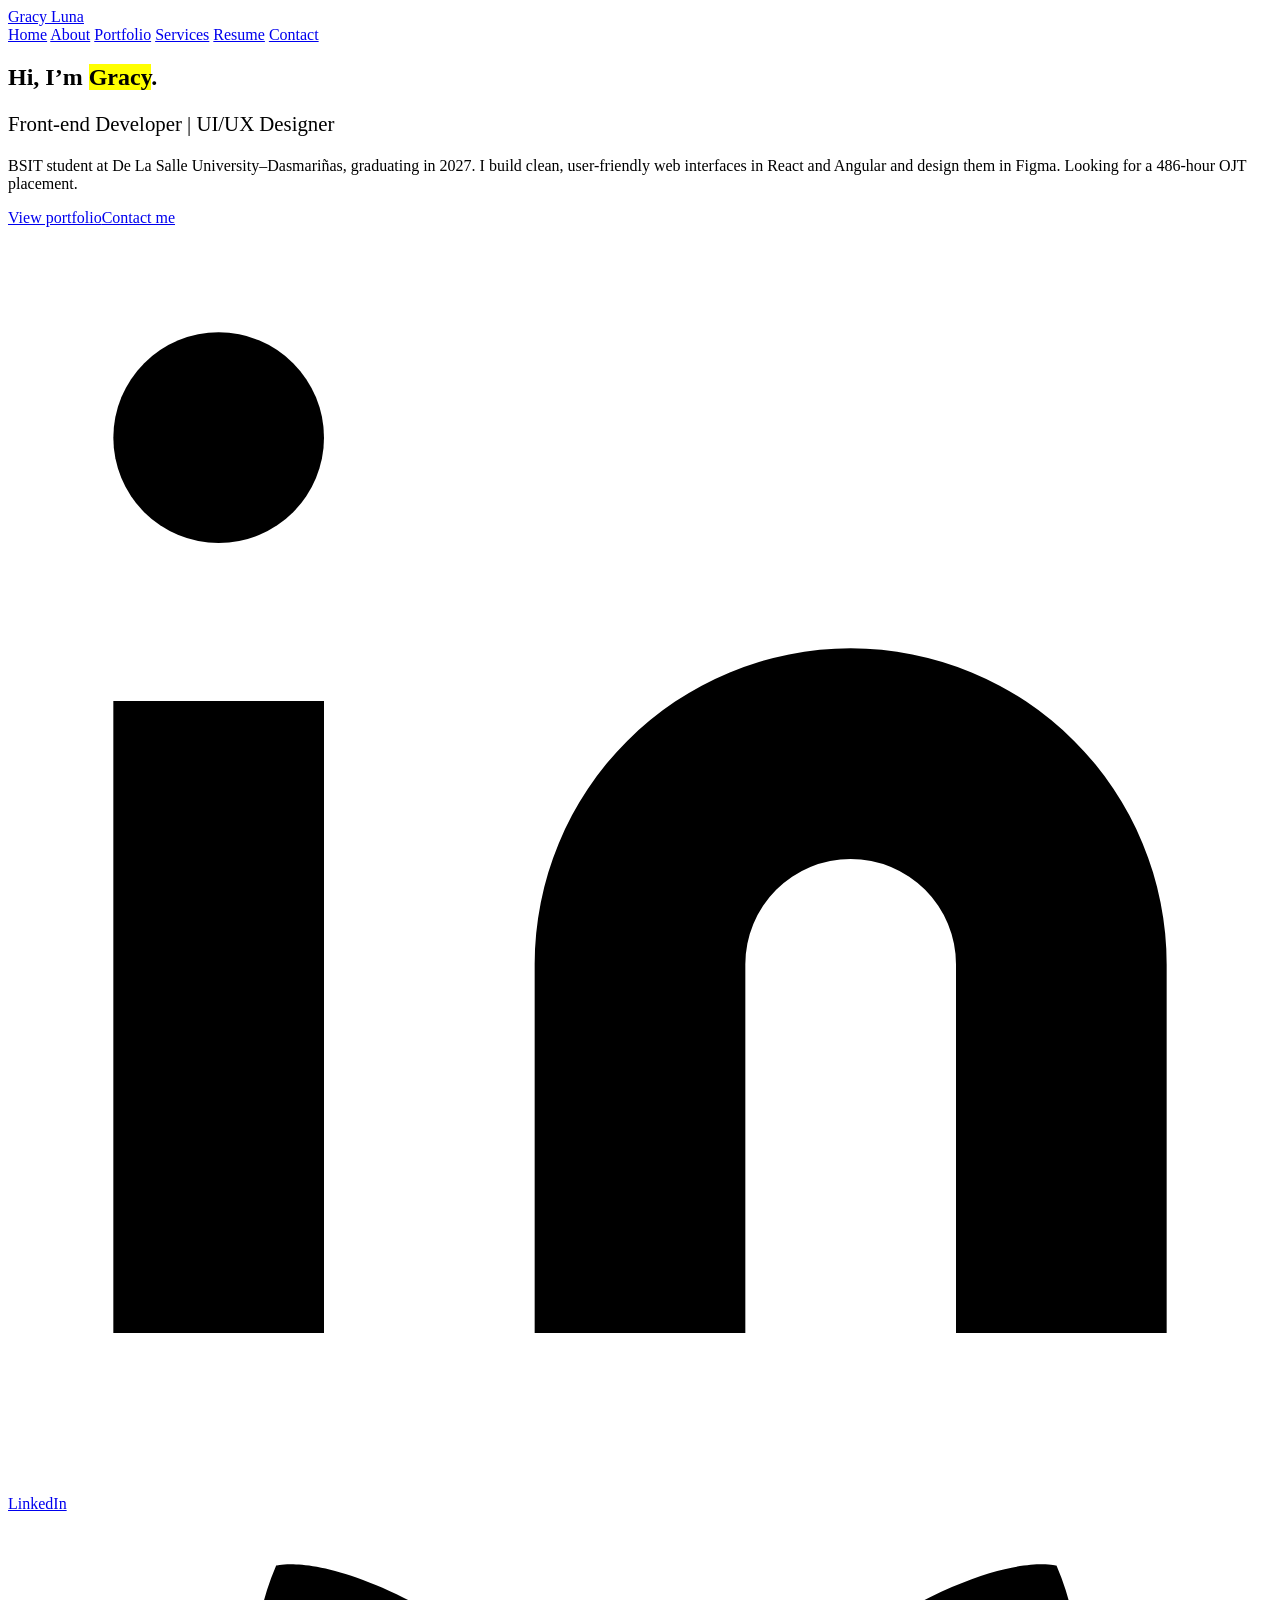
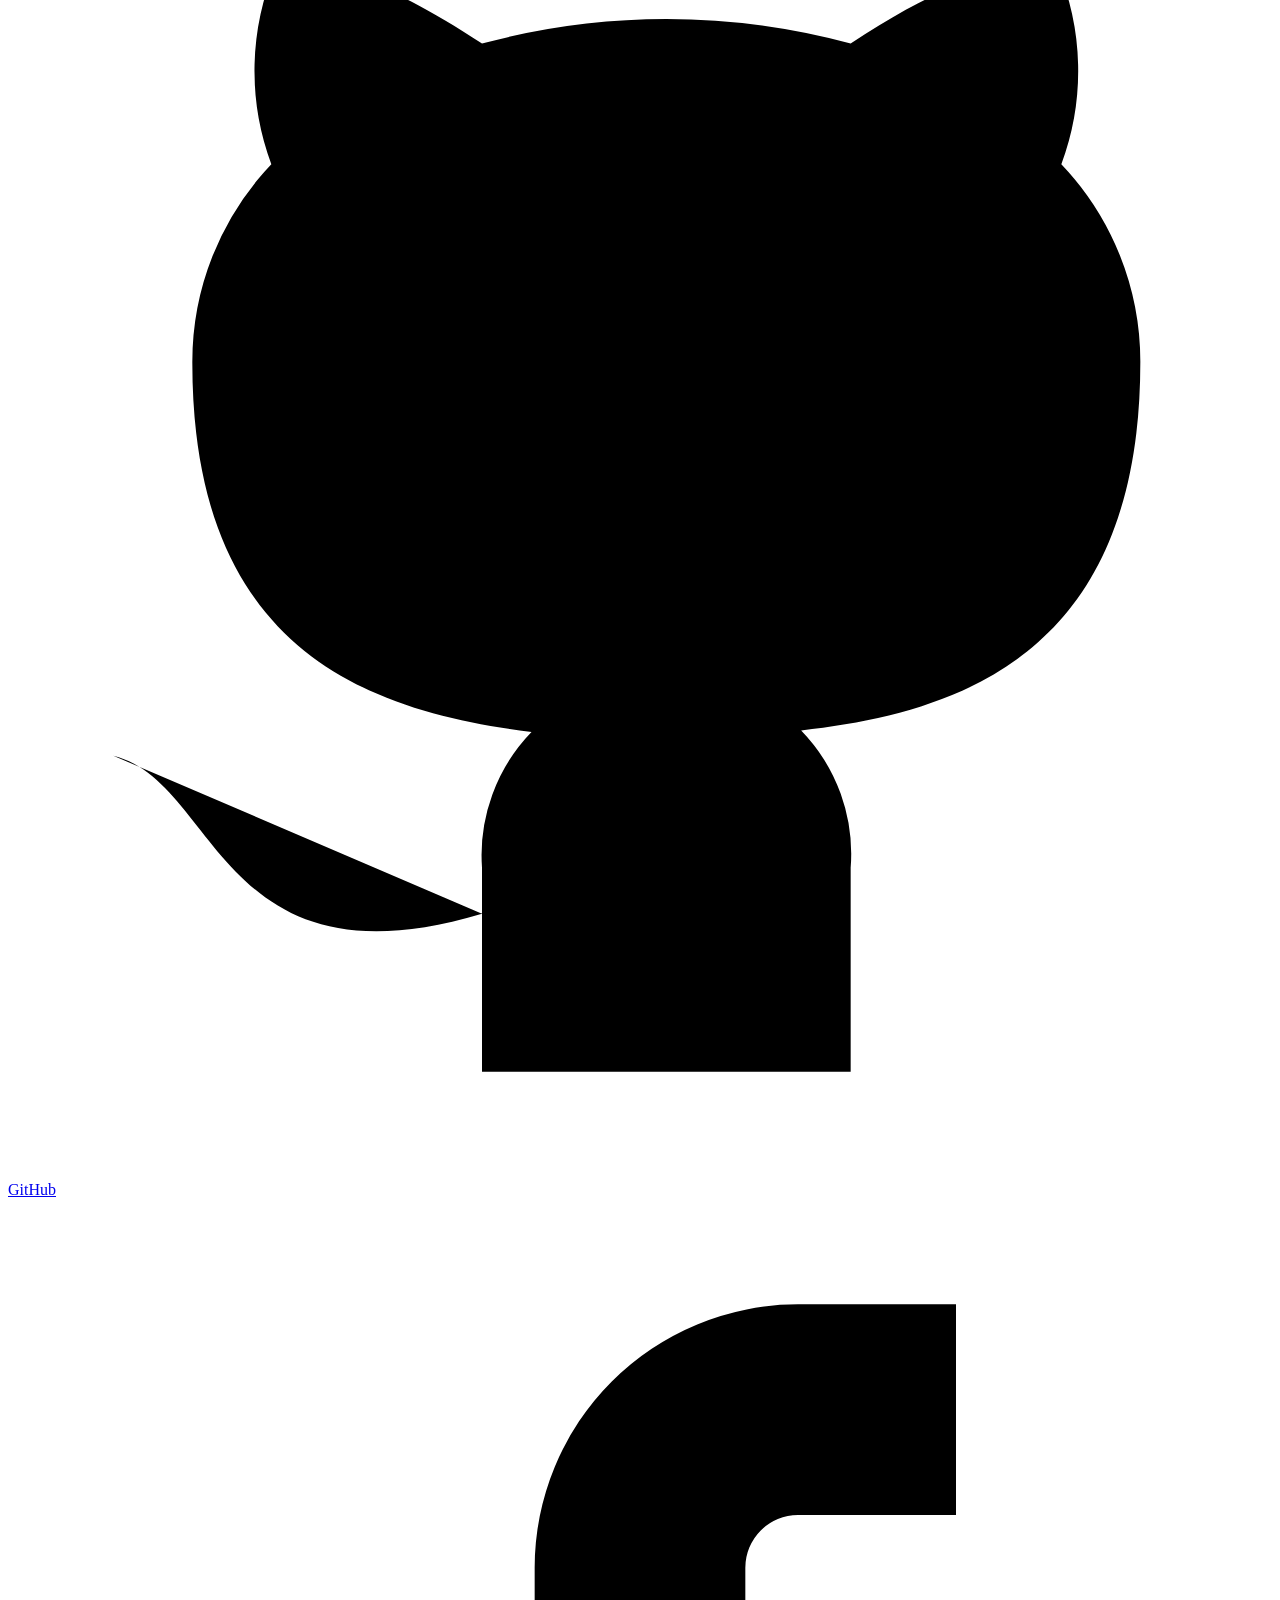
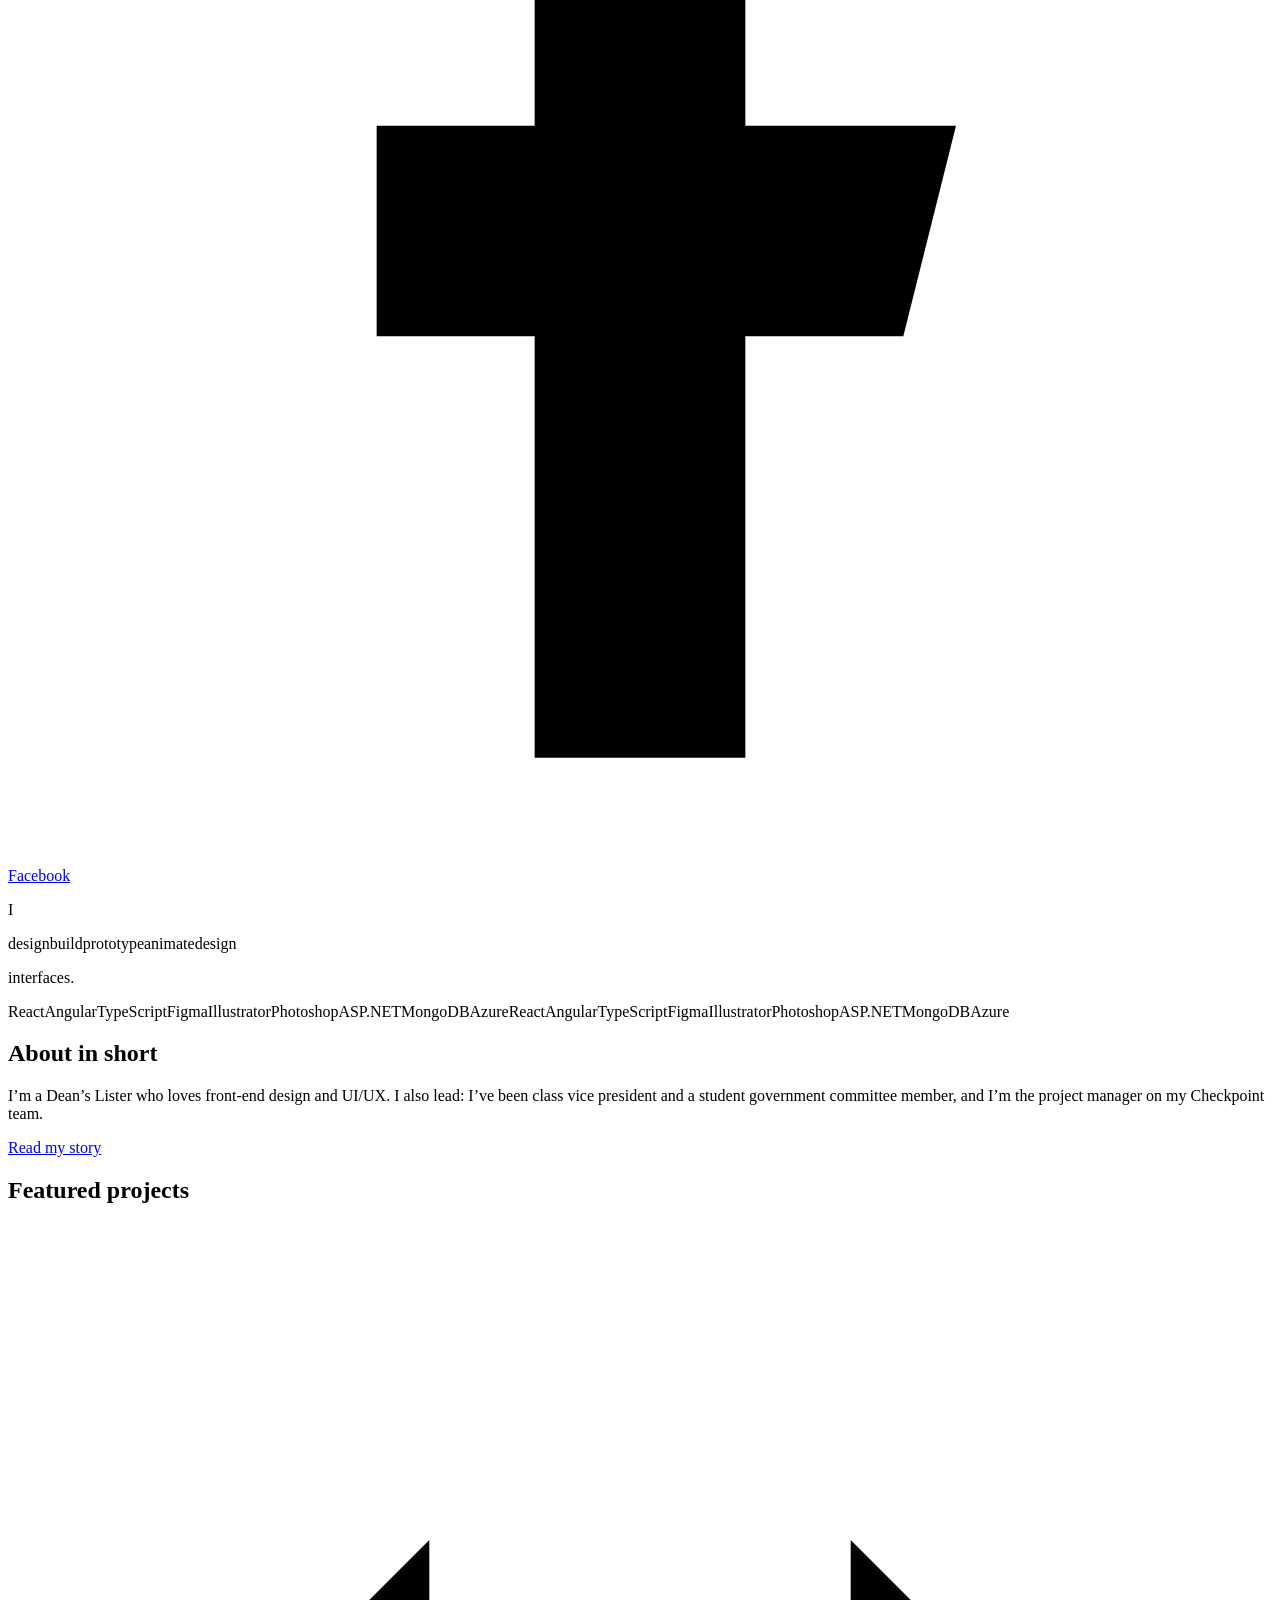
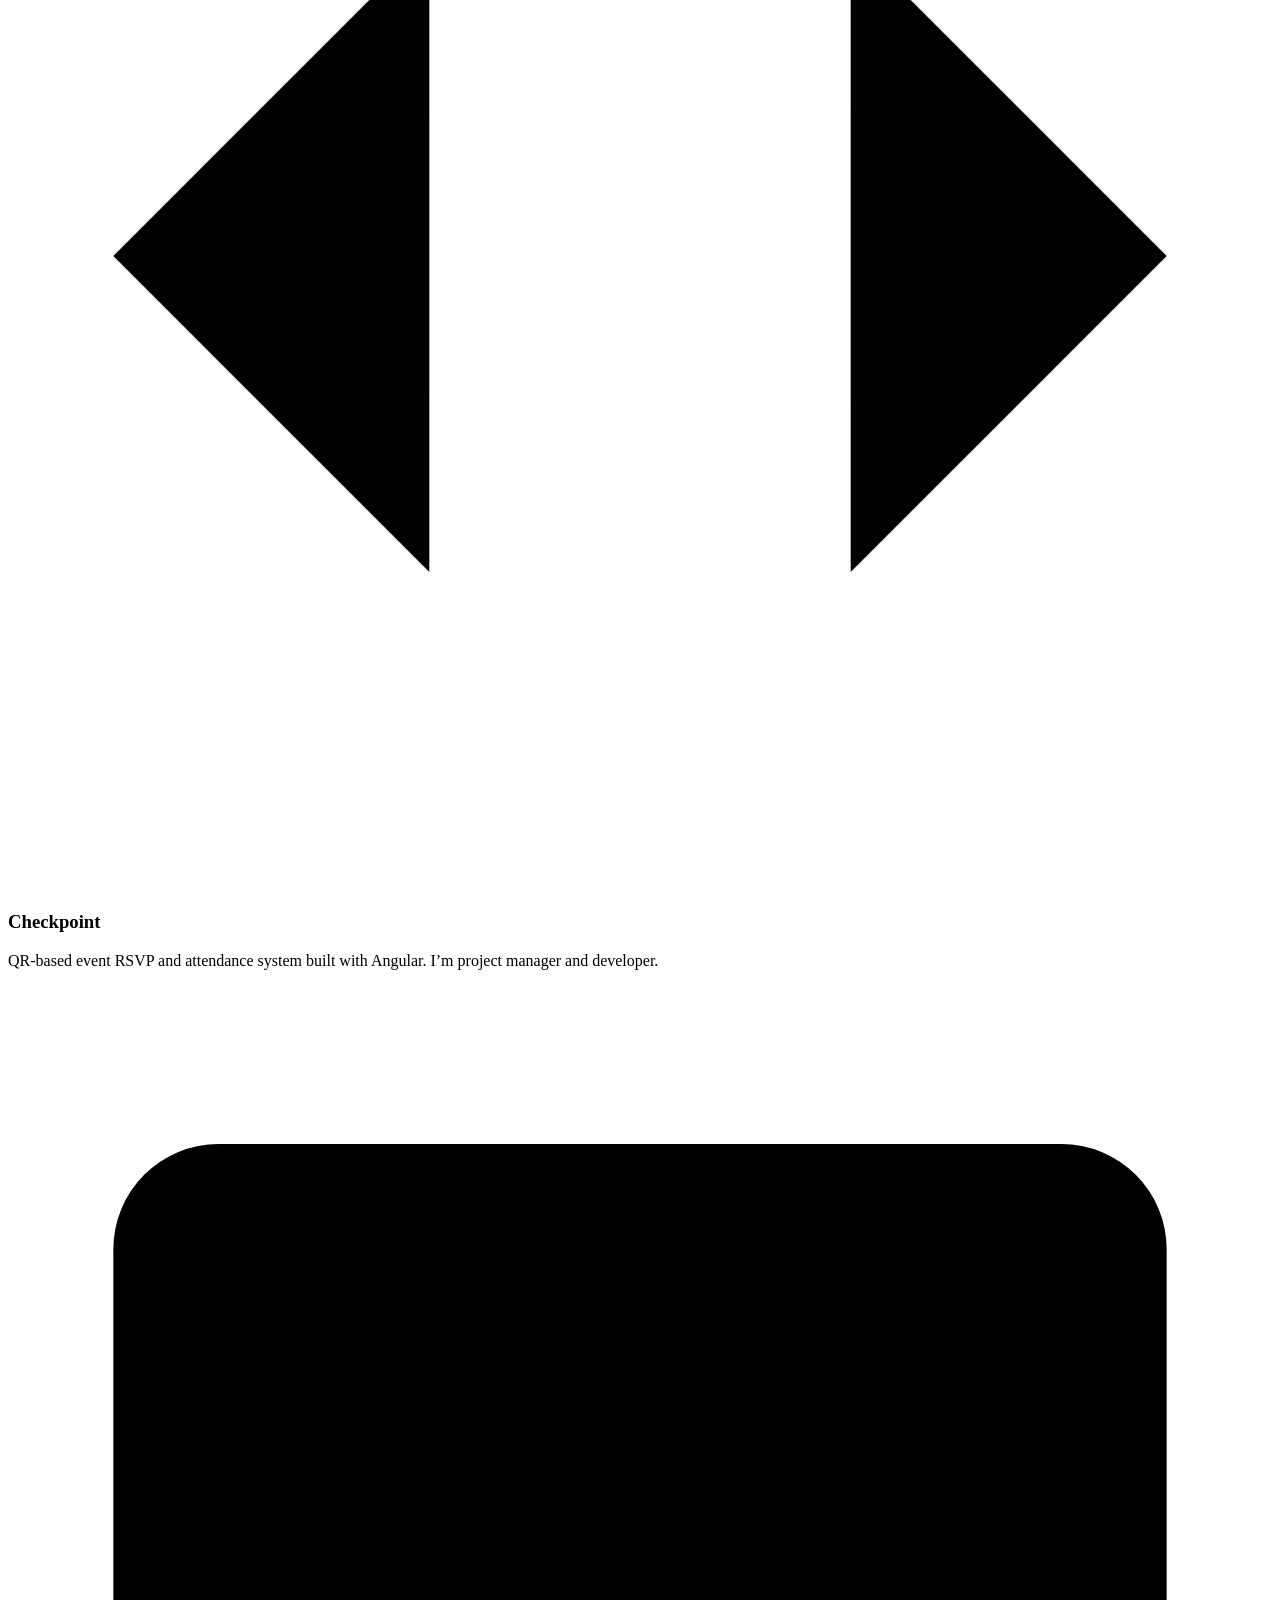
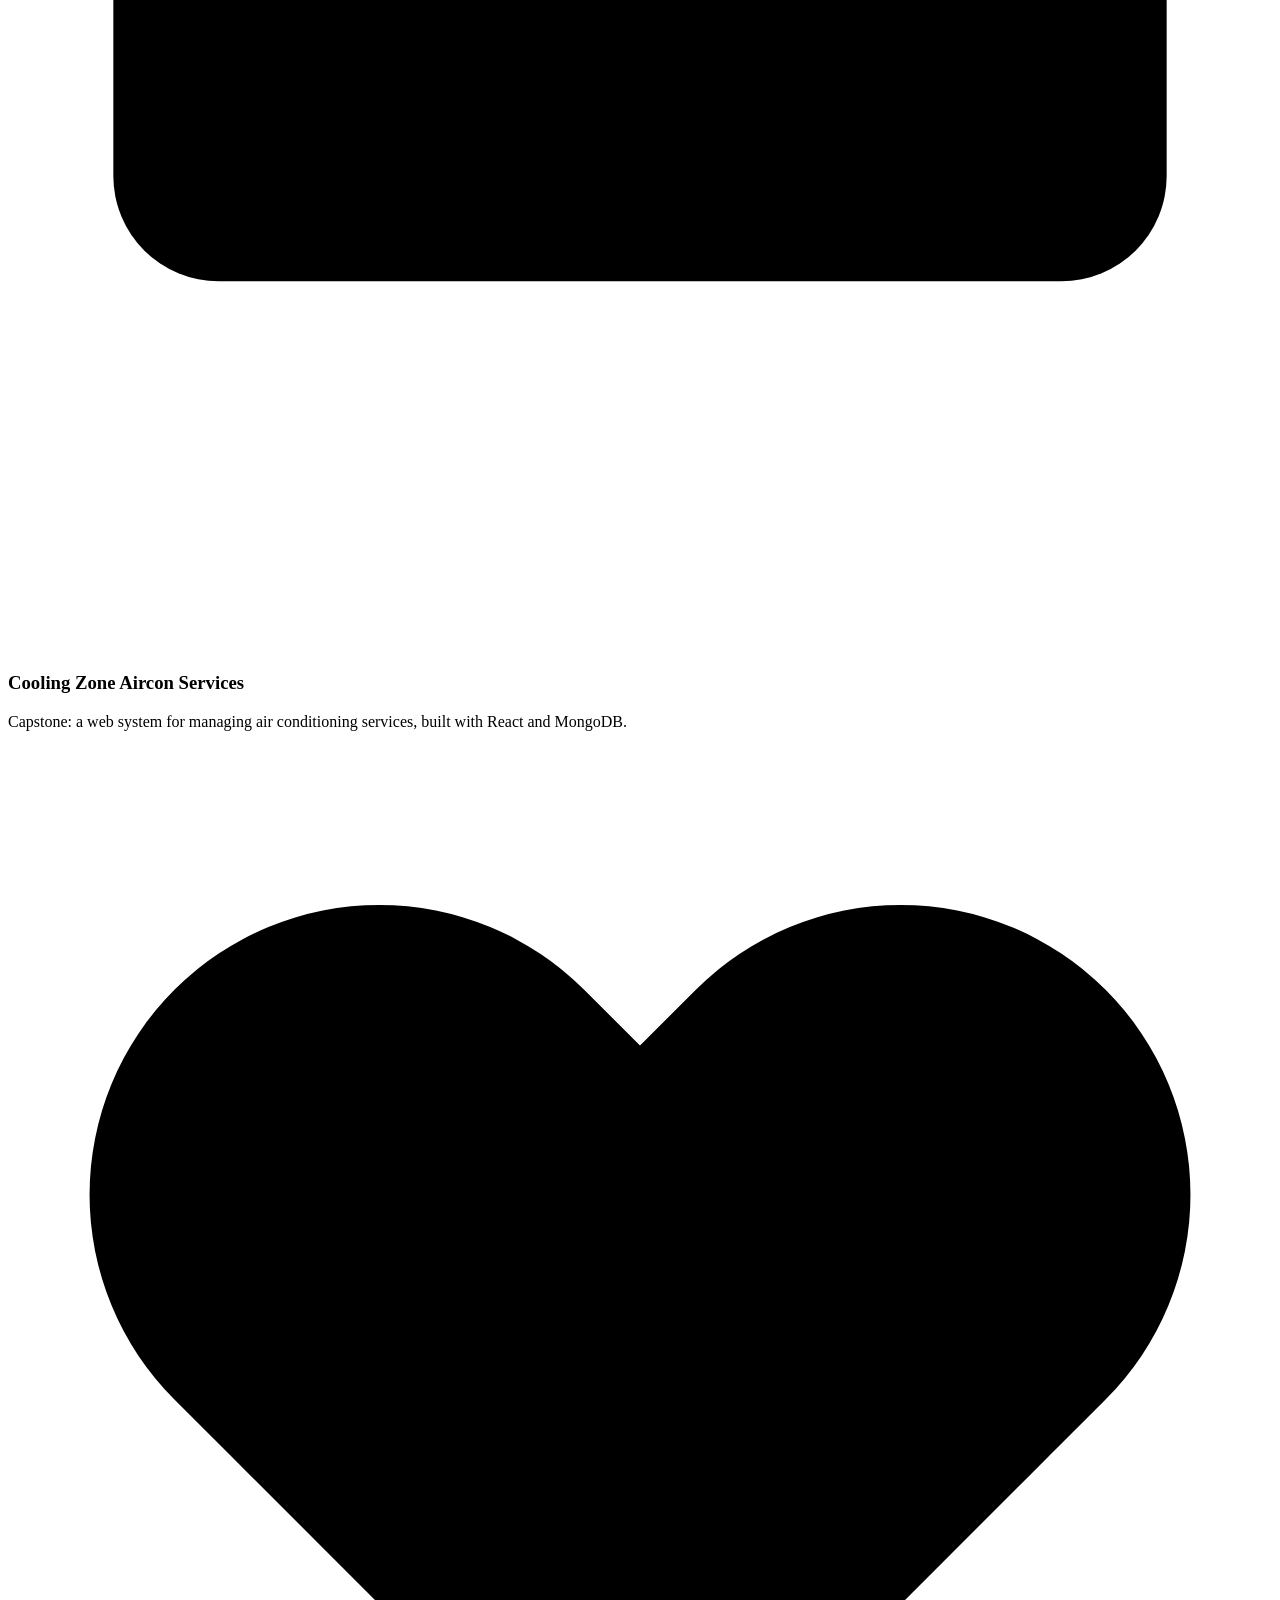
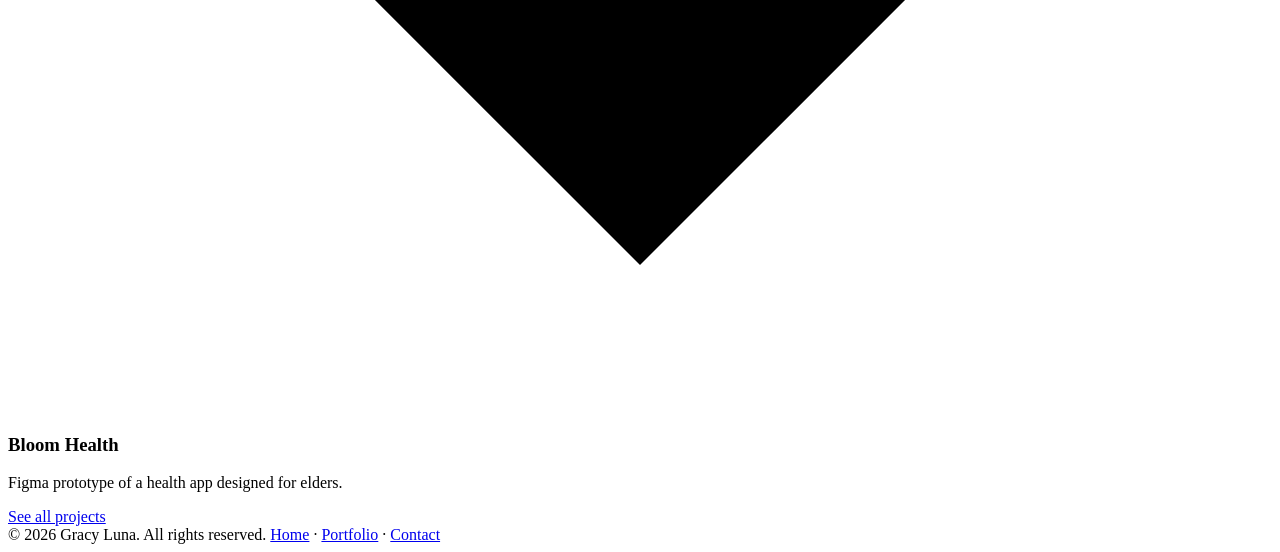
==== index.html @ 6cbee4ba "Rename Index.html to index.html" ====
<!DOCTYPE html>
<html lang="en">
<head>
<meta charset="utf-8">
<meta name="viewport" content="width=device-width, initial-scale=1, viewport-fit=cover">
<title>Gracy Luna – Home</title>
<link rel="preconnect" href="https://fonts.googleapis.com">
<link href="https://fonts.googleapis.com/css2?family=Bricolage+Grotesque:wght@500;700;800&family=DM+Sans:wght@400;500;700&display=swap" rel="stylesheet">
<link rel="icon" type="image/svg+xml" href="favicon.svg">
<link rel="stylesheet" href="style.css">
</head>
<body>
<div class="progress" aria-hidden="true"></div>
<header class="top"><div class="wrap">
<a class="logo" href="index.html">Gracy Luna</a>
<nav aria-label="Main">
<a href="index.html" aria-current="page">Home</a>
<a href="about.html">About</a>
<a href="portfolio.html">Portfolio</a>
<a href="services.html">Services</a>
<a href="resume.html">Resume</a>
<a href="contact.html">Contact</a>
</nav>
</div></header>
<main class="wrap">

<article class="page on" id="home">
<div class="hero">
<div>
<h1>Hi, I’m <mark><span>G</span><span>r</span><span>a</span><span>c</span><span>y</span></mark>.</h1>
<p class="sub" style="font-size:1.3rem">Front-end Developer | UI/UX Designer</p>
<p>BSIT student at De La Salle University–Dasmariñas, graduating in 2027. I build clean, user-friendly web interfaces in React and Angular and design them in Figma. Looking for a 486-hour OJT placement.</p>
<div class="row"><a class="btn pri" href="portfolio.html">View portfolio</a><a class="btn" href="contact.html">Contact me</a></div>
<div class="social" aria-label="Social links">
<a href="https://www.linkedin.com/in/gracy-mae-luna-9556603b8/"><svg class="ic" viewBox="0 0 24 24" aria-hidden="true"><path d="M16 8a6 6 0 0 1 6 6v7h-4v-7a2 2 0 0 0-2-2 2 2 0 0 0-2 2v7h-4v-7a6 6 0 0 1 6-6z"/><rect x="2" y="9" width="4" height="12"/><circle cx="4" cy="4" r="2"/></svg>LinkedIn</a><a href="https://github.com/Luna-GracyMae"><svg class="ic" viewBox="0 0 24 24" aria-hidden="true"><path d="M9 19c-5 1.5-5-2.5-7-3m14 6v-3.87a3.37 3.37 0 0 0-.94-2.61c3.14-.35 6.44-1.54 6.44-7A5.44 5.44 0 0 0 20 4.77 5.07 5.07 0 0 0 19.91 1S18.73.65 16 2.48a13.38 13.38 0 0 0-7 0C6.27.65 5.09 1 5.09 1A5.07 5.07 0 0 0 5 4.77a5.44 5.44 0 0 0-1.5 3.78c0 5.42 3.3 6.61 6.44 7A3.37 3.37 0 0 0 9 18.13V22"/></svg>GitHub</a><a href="https://www.facebook.com/gracymeyy"><svg class="ic" viewBox="0 0 24 24" aria-hidden="true"><path d="M18 2h-3a5 5 0 0 0-5 5v3H7v4h3v8h4v-8h3l1-4h-4V7a1 1 0 0 1 1-1h3z"/></svg>Facebook</a>
</div>
</div>
<div class="kinetic" role="img" aria-label="I design, build, prototype and animate interfaces.">
<p class="k-line" aria-hidden="true">I</p>
<div class="k-words" aria-hidden="true"><div><span>design</span><span>build</span><span>prototype</span><span>animate</span><span>design</span></div></div>
<p class="k-line" aria-hidden="true">interfaces.</p>
<div class="marquee" aria-hidden="true"><div class="track"><span>React</span><span>Angular</span><span>TypeScript</span><span>Figma</span><span>Illustrator</span><span>Photoshop</span><span>ASP.NET</span><span>MongoDB</span><span>Azure</span><span>React</span><span>Angular</span><span>TypeScript</span><span>Figma</span><span>Illustrator</span><span>Photoshop</span><span>ASP.NET</span><span>MongoDB</span><span>Azure</span></div></div>
</div>
</div>

<section class="blk">
<h2>About in short</h2>
<p>I’m a Dean’s Lister who loves front-end design and UI/UX. I also lead: I’ve been class vice president and a student government committee member, and I’m the project manager on my Checkpoint team.</p>
<a href="about.html">Read my story</a>
</section>

<section class="blk">
<h2>Featured projects</h2>
<div class="grid">
<div class="card"><div class="thumb"><svg class="ic" viewBox="0 0 24 24" aria-hidden="true"><polyline points="16 18 22 12 16 6"/><polyline points="8 6 2 12 8 18"/></svg></div><h3>Checkpoint</h3><p>QR-based event RSVP and attendance system built with Angular. I’m project manager and developer.</p></div>
<div class="card"><div class="thumb"><svg class="ic" viewBox="0 0 24 24" aria-hidden="true"><rect x="2" y="3" width="20" height="14" rx="2"/><line x1="8" y1="21" x2="16" y2="21"/><line x1="12" y1="17" x2="12" y2="21"/></svg></div><h3>Cooling Zone Aircon Services</h3><p>Capstone: a web system for managing air conditioning services, built with React and MongoDB.</p></div>
<div class="card"><div class="thumb"><svg class="ic" viewBox="0 0 24 24" aria-hidden="true"><path d="M20.84 4.61a5.5 5.5 0 0 0-7.78 0L12 5.67l-1.06-1.06a5.5 5.5 0 0 0-7.78 7.78l1.06 1.06L12 21.23l7.78-7.78 1.06-1.06a5.5 5.5 0 0 0 0-7.78z"/></svg></div><h3>Bloom Health</h3><p>Figma prototype of a health app designed for elders.</p></div>
</div>
<div class="row"><a class="btn" href="portfolio.html">See all projects</a></div>
</section>
</article>

</main>

<footer><div class="wrap"><span>© 2026 Gracy Luna. All rights reserved.</span>
<span><a href="index.html">Home</a> · <a href="portfolio.html">Portfolio</a> · <a href="contact.html">Contact</a></span></div></footer>
</body>
</html>
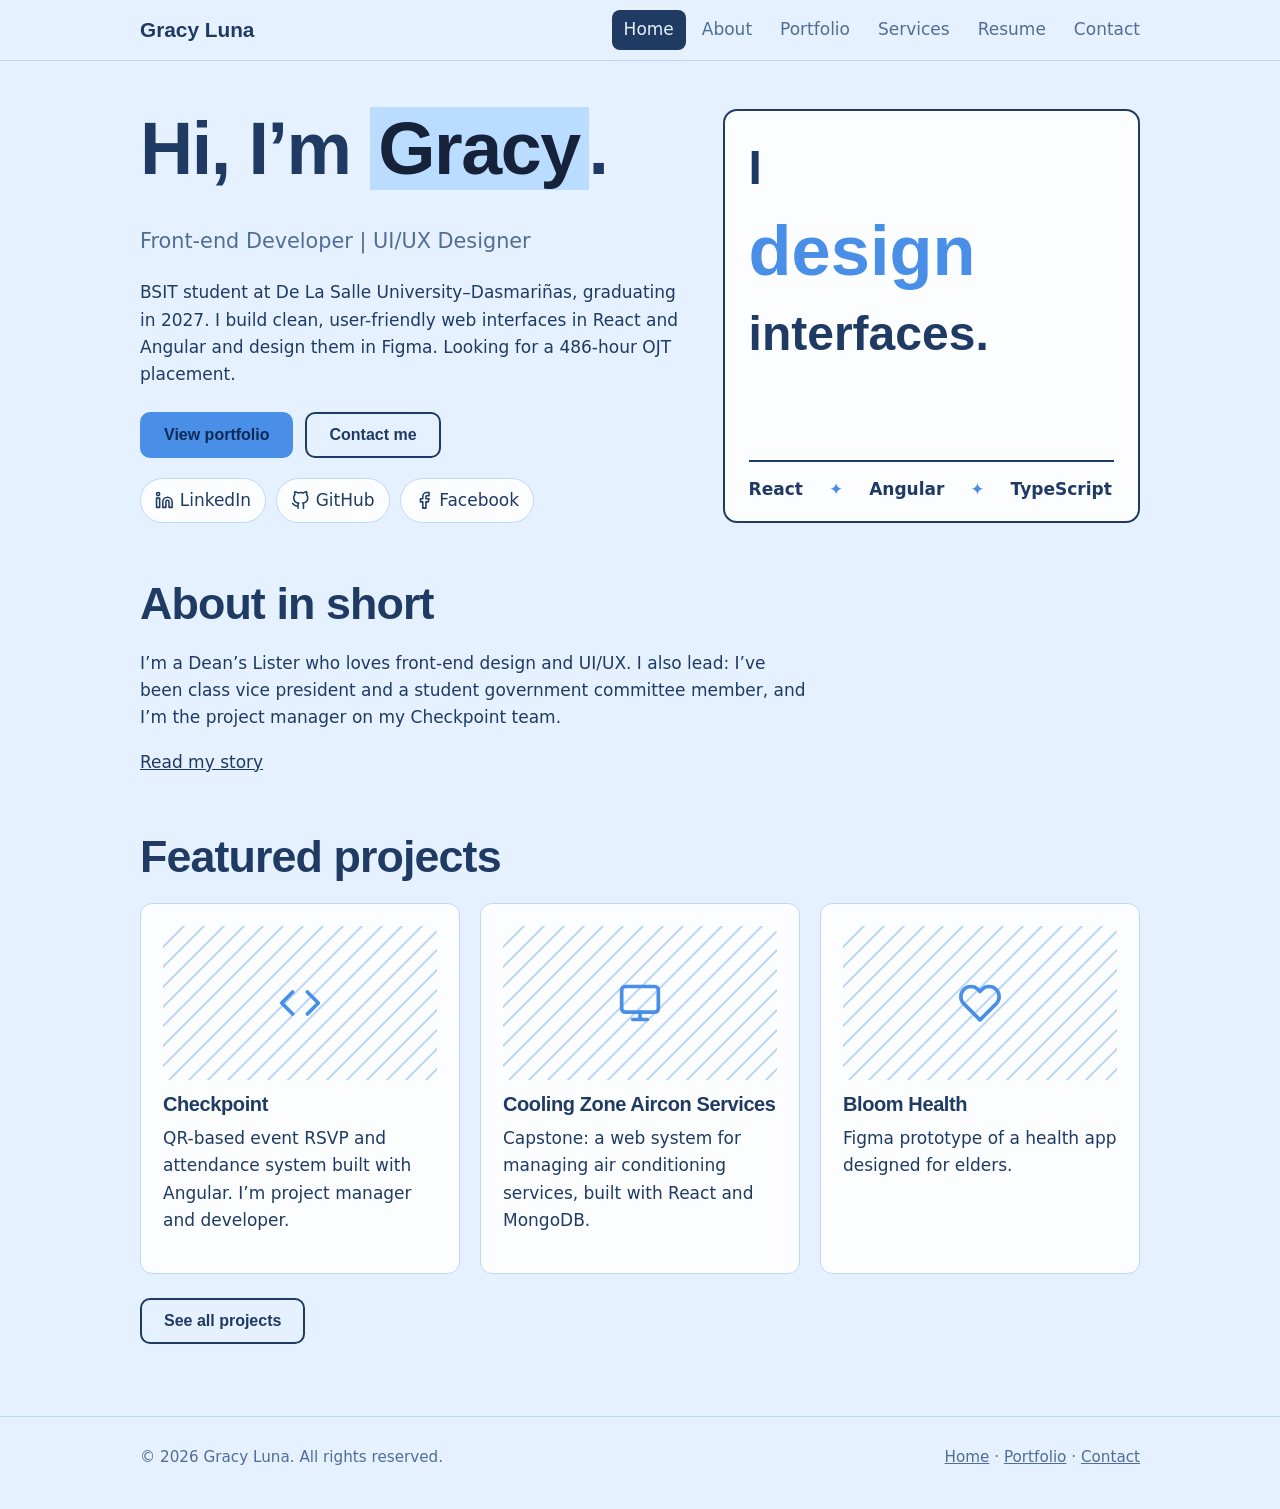
==== commit 1562694b: "Add Style" ====
--- a/index.html
+++ b/index.html
@@ -7,7 +7,7 @@
 <link rel="preconnect" href="https://fonts.googleapis.com">
 <link href="https://fonts.googleapis.com/css2?family=Bricolage+Grotesque:wght@500;700;800&family=DM+Sans:wght@400;500;700&display=swap" rel="stylesheet">
 <link rel="icon" type="image/svg+xml" href="favicon.svg">
-<link rel="stylesheet" href="style.css">
+<link rel="stylesheet" href="Style.css">
 </head>
 <body>
 <div class="progress" aria-hidden="true"></div>
--- a/Style.css
+++ b/Style.css
@@ -0,0 +1,115 @@
+:root{--bg:#e6f1ff;--surface:#fbfdff;--ink:#1f3a63;--muted:#516d96;--line:#c0d8f7;--accent:#4a8fe7;--accent-ink:#0d2a55;--hl:#b9dcff;
+box-sizing:border-box;padding-top:env(safe-area-inset-top,0px);padding-bottom:env(safe-area-inset-bottom,0px);color-scheme:light}
+html{scroll-padding-top:env(safe-area-inset-top,0px)}
+@media (prefers-color-scheme:dark){:root:not([data-theme="light"]){--bg:#101b2e;--surface:#17263f;--ink:#e6f0ff;--muted:#9db4d6;--line:#2c4468;--accent:#8fbfff;--accent-ink:#0d2a55;--hl:#b9dcff;color-scheme:dark}}
+:root[data-theme="dark"]{--bg:#101b2e;--surface:#17263f;--ink:#e6f0ff;--muted:#9db4d6;--line:#2c4468;--accent:#8fbfff;--accent-ink:#0d2a55;--hl:#b9dcff;color-scheme:dark}
+*,*::before,*::after{box-sizing:inherit}
+body{margin:0;background:var(--bg);color:var(--ink);font:400 17px/1.6 "DM Sans",system-ui,sans-serif}
+h1,h2,h3{font-family:"Bricolage Grotesque","DM Sans",sans-serif;line-height:1.08;margin:0 0 .5em;letter-spacing:-.02em}
+h1{font-size:clamp(2.6rem,6.2vw,4.6rem);font-weight:800}
+h2{font-size:clamp(1.9rem,4vw,2.8rem);font-weight:700}
+h3{font-size:1.25rem;font-weight:700}
+p{margin:0 0 1em;max-width:62ch}
+a{color:inherit}
+:focus-visible{outline:3px solid var(--accent);outline-offset:3px}
+.wrap{max-width:1040px;margin:0 auto;padding:0 20px}
+header.top{position:sticky;top:env(safe-area-inset-top,0px);z-index:5;background:var(--bg);border-bottom:1px solid var(--line)}
+header.top .wrap{display:flex;align-items:center;justify-content:space-between;gap:12px;min-height:60px;flex-wrap:wrap}
+.logo{font:800 1.3rem "Bricolage Grotesque",sans-serif;text-decoration:none}
+nav{display:flex;gap:4px;flex-wrap:wrap}
+nav a{text-decoration:none;padding:6px 12px;border-radius:8px;font-weight:500;color:var(--muted)}
+nav a:hover{color:var(--ink)}
+nav a[aria-current="page"]{background:var(--ink);color:var(--bg)}
+.page{padding:48px 0 72px}
+.btn{display:inline-block;padding:12px 22px;border-radius:10px;font-weight:700;text-decoration:none;border:2px solid var(--ink);cursor:pointer;font:700 1rem "DM Sans",sans-serif;background:transparent;color:var(--ink)}
+.btn.pri{background:var(--accent);border-color:var(--accent);color:var(--accent-ink)}
+.row{display:flex;gap:12px;flex-wrap:wrap;margin-top:24px}
+.sub{color:var(--muted);font-size:1.1rem}
+/* hero */
+.hero{display:grid;grid-template-columns:1.3fr 1fr;gap:40px;align-items:stretch}
+.hero mark{background:var(--hl);color:#16213a;padding:0 .12em}
+.frame{border:2px solid var(--ink);border-radius:14px;background:var(--surface);overflow:hidden}
+.frame .bar{display:flex;gap:6px;padding:10px 12px;border-bottom:2px solid var(--ink)}
+.frame .bar i{width:10px;height:10px;border-radius:50%;border:2px solid var(--ink)}
+.avatar{aspect-ratio:4/5;display:grid;place-items:center;font:800 5rem "Bricolage Grotesque",sans-serif;color:var(--accent);background:repeating-linear-gradient(45deg,transparent 0 12px,var(--line) 12px 13px)}
+.cap{padding:10px 14px;font-size:.85rem;color:var(--muted)}
+section.blk{margin-top:56px}
+.grid{display:grid;grid-template-columns:repeat(auto-fit,minmax(240px,1fr));gap:20px}
+.card{background:var(--surface);border:1px solid var(--line);border-radius:12px;padding:22px}
+.card .thumb{aspect-ratio:16/9;border-radius:8px;margin-bottom:14px;display:grid;place-items:center;color:var(--accent);background:repeating-linear-gradient(135deg,var(--line) 0 2px,transparent 2px 14px)}
+.card .thumb .ic{width:44px;height:44px;margin:0}
+.tags{display:flex;gap:6px;flex-wrap:wrap;margin:0 0 12px;padding:0;list-style:none}
+.tags li{font-size:.82rem;padding:2px 10px;border-radius:99px;border:1px solid var(--line);color:var(--muted)}
+.social{display:flex;gap:10px;flex-wrap:wrap;margin-top:20px}
+.ic{width:1.1em;height:1.1em;vertical-align:-.2em;margin-right:6px;fill:none;stroke:currentColor;stroke-width:2;stroke-linecap:round;stroke-linejoin:round}
+.avatar .ic{width:96px;height:96px;margin:0;stroke-width:1.4}
+.social a{display:inline-flex;align-items:center;padding:8px 14px;border:1px solid var(--line);border-radius:99px;text-decoration:none;font-weight:500;background:var(--surface)}
+.social a:hover{border-color:var(--accent)}
+.chips{display:flex;gap:8px;flex-wrap:wrap}
+.chips span{padding:6px 14px;border-radius:8px;background:var(--surface);border:1px solid var(--line)}
+.tl{list-style:none;margin:0;padding:0 0 0 22px;border-left:3px solid var(--accent)}
+.tl li{position:relative;margin-bottom:22px}
+.tl li::before{content:"";position:absolute;left:-30px;top:8px;width:11px;height:11px;border-radius:50%;background:var(--accent)}
+.tl b{display:block}.tl small{color:var(--muted)}
+.filters{display:flex;gap:8px;flex-wrap:wrap;margin:20px 0}
+.filters button{padding:6px 16px;border-radius:99px;border:1px solid var(--line);background:var(--surface);color:var(--ink);font:500 .95rem "DM Sans",sans-serif;cursor:pointer}
+.filters button[aria-pressed="true"]{background:var(--ink);color:var(--bg);border-color:var(--ink)}
+.price{font:800 2rem "Bricolage Grotesque",sans-serif}
+.steps{counter-reset:s;list-style:none;padding:0;display:grid;grid-template-columns:repeat(auto-fit,minmax(200px,1fr));gap:16px}
+.steps li{counter-increment:s;padding:18px;border-top:3px solid var(--accent);background:var(--surface);border-radius:0 0 10px 10px}
+.steps li::before{content:counter(s);font:800 1.6rem "Bricolage Grotesque",sans-serif;color:var(--accent);display:block}
+blockquote{margin:0;padding:18px 22px;border-left:4px solid var(--hl);background:var(--surface);border-radius:0 10px 10px 0}
+form{display:grid;gap:14px;max-width:560px}
+label{display:grid;gap:4px;font-weight:500}
+input,textarea{font:inherit;padding:11px 12px;border:1px solid var(--muted);border-radius:8px;background:var(--surface);color:var(--ink)}
+.two{display:grid;grid-template-columns:1fr 1fr;gap:40px;align-items:stretch}
+.res h3{margin-top:28px}
+footer{border-top:1px solid var(--line);padding:28px 0 40px;color:var(--muted);font-size:.95rem}
+footer .wrap{display:flex;justify-content:space-between;gap:12px;flex-wrap:wrap}
+@media (max-width:760px){.hero,.two{grid-template-columns:1fr}.avatar{aspect-ratio:16/10}}
+
+.hero mark span{display:inline-block;transition:transform .25s cubic-bezier(.3,1.6,.5,1)}
+.hero mark span:hover{transform:translateY(-.14em) rotate(-8deg)}
+.kinetic{border:2px solid var(--ink);border-radius:14px;background:var(--surface);padding:28px 24px 18px;overflow:hidden}
+.k-line{margin:0;max-width:none;font:700 clamp(2rem,5vw,3rem)/1.2 "Bricolage Grotesque",sans-serif}
+.k-words{height:1.2em;overflow:hidden;font:800 clamp(2.6rem,6.5vw,4.4rem)/1.2 "Bricolage Grotesque",sans-serif;color:var(--accent)}
+.k-words div{animation:roll 10s cubic-bezier(.7,0,.2,1) infinite}
+.k-words span{display:block;height:1.2em;transition:letter-spacing .3s}
+.k-words:hover span{letter-spacing:.06em}
+.marquee{overflow:hidden;border-top:2px solid var(--ink);margin-top:22px;padding-top:14px}
+.track{display:flex;width:max-content;animation:slide 20s linear infinite;font-weight:700}
+.track span{padding-right:26px}
+.track span::after{content:"\2726";padding-left:26px;color:var(--accent)}
+.marquee:hover .track{animation-play-state:paused}
+@keyframes roll{0%,18%{transform:translateY(0)}25%,43%{transform:translateY(-1.2em)}50%,68%{transform:translateY(-2.4em)}75%,93%{transform:translateY(-3.6em)}100%{transform:translateY(-4.8em)}}
+@keyframes slide{to{transform:translateX(-50%)}}
+@media (prefers-reduced-motion:reduce){.k-words div,.track{animation:none}}
+
+[hidden]{display:none!important}
+.hero mark{white-space:nowrap}
+nav{margin-right:-12px;align-items:center}
+.kinetic{display:flex;flex-direction:column;justify-content:space-between;gap:12px}
+.marquee{margin-top:auto}
+.k-words.sm{font-size:clamp(1.9rem,4.2vw,2.8rem)}
+.card{transition:transform .2s,border-color .2s}
+.card:hover{transform:translateY(-4px);border-color:var(--accent)}
+.chips span{transition:transform .15s,background .15s,color .15s}
+.chips span:hover{transform:translateY(-3px);background:var(--accent);color:var(--accent-ink)}
+.tl li{transition:transform .2s}
+.tl li:hover{transform:translateX(6px)}
+.progress{display:none}
+@supports (animation-timeline:scroll()){
+.progress{display:block;position:fixed;top:0;left:0;right:0;height:3px;z-index:20;background:var(--accent);transform-origin:0 50%;transform:scaleX(0);animation:prog linear both;animation-timeline:scroll(root)}
+}
+@keyframes prog{to{transform:scaleX(1)}}
+@media (prefers-reduced-motion:reduce){.card,.chips span,.tl li{transition:none}}
+
+.tabs2{position:relative}
+.tabs2>input{position:absolute;opacity:0;pointer-events:none}
+.tabs2 .filters{margin:20px 0}
+.tabs2 label{padding:6px 16px;border-radius:99px;border:1px solid var(--line);background:var(--surface);color:var(--ink);font:500 .95rem "DM Sans",sans-serif;cursor:pointer}
+.tabs2 label:hover{border-color:var(--accent)}
+.tabs2 .chips{display:none}
+#sk1:checked~.p1,#sk2:checked~.p2,#sk3:checked~.p3{display:flex}
+#sk1:checked~.filters label[for="sk1"],#sk2:checked~.filters label[for="sk2"],#sk3:checked~.filters label[for="sk3"]{background:var(--ink);color:var(--bg);border-color:var(--ink)}
+#sk1:focus-visible~.filters label[for="sk1"],#sk2:focus-visible~.filters label[for="sk2"],#sk3:focus-visible~.filters label[for="sk3"]{outline:3px solid var(--accent);outline-offset:3px}
